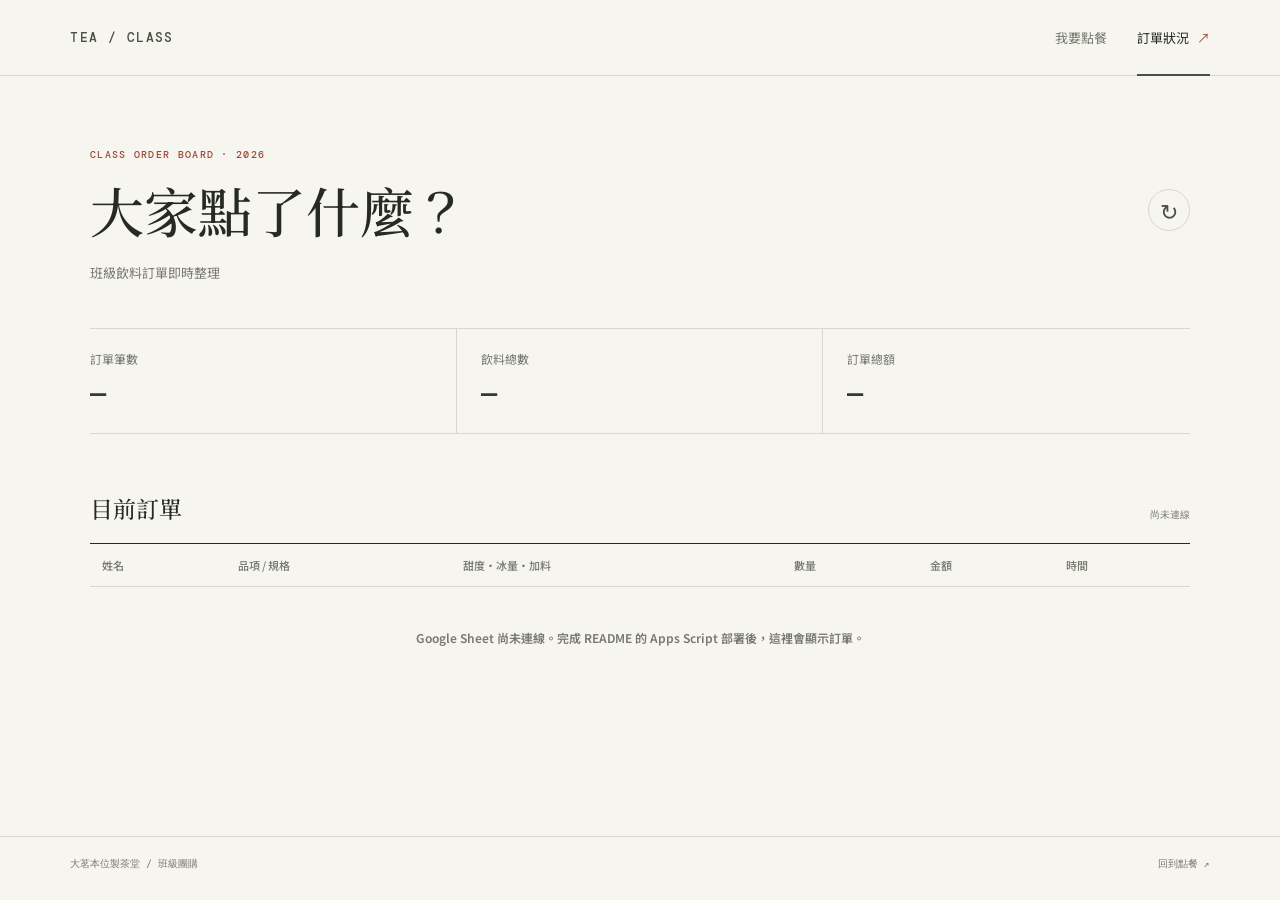
==== status.html @ 9f7cda8b "Build class tea ordering site" ====
<!doctype html>
<html lang="zh-Hant">
  <head>
    <meta charset="utf-8">
    <meta name="viewport" content="width=device-width, initial-scale=1">
    <meta name="theme-color" content="#f6f5ef">
    <title>目前訂單｜大茗本位製茶堂</title>
    <link rel="stylesheet" href="styles.css">
    <script src="status.js" defer></script>
  </head>
  <body>
    <header class="site-header">
      <a class="wordmark" href="index.html" aria-label="班級飲料訂單首頁">TEA / CLASS</a>
      <nav aria-label="主要導覽"><a class="nav-link" href="index.html">我要點餐</a><a class="nav-link is-current" href="status.html">訂單狀況 <span class="nav-arrow" aria-hidden="true">↗</span></a></nav>
    </header>
    <main class="status-page">
      <section class="status-intro">
        <p class="eyebrow">CLASS ORDER BOARD · 2026</p>
        <div class="status-title-row"><h1>大家點了什麼？</h1><button id="refresh-orders" class="refresh-button" type="button" aria-label="重新整理訂單" title="重新整理">↻</button></div>
        <p class="status-subtitle">班級飲料訂單即時整理</p>
      </section>
      <section class="status-summary" aria-label="訂單統計">
        <div><span>訂單筆數</span><strong id="order-count">—</strong></div><div><span>飲料總數</span><strong id="drink-count">—</strong></div><div><span>訂單總額</span><strong id="order-total">—</strong></div>
      </section>
      <section class="orders-section" aria-labelledby="orders-title">
        <div class="list-heading"><h2 id="orders-title">目前訂單</h2><span id="updated-at">等待載入</span></div>
        <div class="table-wrap"><table><thead><tr><th scope="col">姓名</th><th scope="col">品項 / 規格</th><th scope="col">甜度・冰量・加料</th><th scope="col">數量</th><th scope="col">金額</th><th scope="col">時間</th></tr></thead><tbody id="orders-list"><tr><td class="empty-state" colspan="6">正在讀取訂單…</td></tr></tbody></table></div>
        <p id="status-message" class="status-message" role="status" aria-live="polite"></p>
      </section>
    </main>
    <footer class="site-footer"><span>大茗本位製茶堂 / 班級團購</span><span><a href="index.html">回到點餐 ↗</a></span></footer>
  </body>
</html>
---- styles.css ----
@import url('https://fonts.googleapis.com/css2?family=DM+Mono:wght@400;500&family=Noto+Serif+TC:wght@400;500;600;700&family=Noto+Sans+TC:wght@400;500;600;700&display=swap');
:root{color-scheme:light;--paper:#f6f5ef;--ink:#252a22;--muted:#76796e;--olive:#475241;--olive-dark:#323b2d;--line:#d9d8cd;--red:#9e4938;--tea:#c8bda4;--sans:'Noto Sans TC',sans-serif;--serif:'Noto Serif TC',serif;--mono:'DM Mono',monospace;font-family:var(--sans);background:var(--paper);color:var(--ink);font-synthesis:none}
*{box-sizing:border-box}body{margin:0;min-width:320px;background:var(--paper)}a{color:inherit}button,input,select,textarea{font:inherit}.site-header{height:76px;padding:0 5.5vw;display:flex;align-items:center;justify-content:space-between;border-bottom:1px solid var(--line)}.wordmark{font:500 13px var(--mono);letter-spacing:1.4px;text-decoration:none;color:var(--olive)}.site-header nav{display:flex;gap:30px;height:100%;align-items:center}.nav-link{position:relative;display:flex;align-items:center;gap:8px;height:100%;color:var(--muted);text-decoration:none;font-size:13px}.nav-link.is-current{color:var(--ink)}.nav-link.is-current:after{position:absolute;right:0;bottom:-1px;left:0;height:2px;background:var(--olive);content:''}.nav-arrow{color:var(--red)}.order-page{max-width:1320px;margin:0 auto;padding:48px 40px 0}.section-heading{display:flex;justify-content:space-between;align-items:end}.eyebrow{margin:0 0 10px;color:var(--red);font:500 10px var(--mono);letter-spacing:1.3px}h1,h2,p{margin-top:0}.section-heading h1,.section-heading h2,.status-intro h1{margin:0;font-family:var(--serif);font-weight:500}.section-heading h1{font-size:30px}.heading-note,.step-mark{color:var(--muted);font:11px var(--mono)}.menu-figure{margin:26px 0 0;padding:13px;border:1px solid var(--line);background:#fff}.menu-figure img{display:block;width:100%;height:auto;object-fit:contain}.menu-figure figcaption{padding:10px 3px 0;color:var(--muted);font-size:11px}.order-row{display:grid;grid-template-columns:minmax(0,1.4fr) minmax(290px,.8fr);gap:clamp(42px,8vw,112px);align-items:start;margin-top:64px;padding:54px 0 74px;border-top:1px solid var(--line)}.form-heading{margin-bottom:31px}.form-heading h2{font-size:25px}.order-form{min-width:0}.field-label{display:flex;align-items:baseline;gap:10px;margin:21px 0 9px;color:var(--ink);font-size:13px;font-weight:600}.field-label span{color:var(--muted);font-size:11px;font-weight:400}.order-form input,.order-form select,.order-form textarea{width:100%;min-height:46px;padding:11px 13px;border:1px solid var(--line);border-radius:0;outline:none;background:#fbfaf6;color:var(--ink)}.order-form textarea{min-height:68px;resize:vertical}.order-form input:focus,.order-form select:focus,.order-form textarea:focus{border-color:var(--olive);box-shadow:0 0 0 2px #4752411c}.field-pair{display:grid;grid-template-columns:1fr 140px;gap:17px}.choice-fieldset{min-width:0;margin:21px 0 0;padding:0;border:0}.choice-fieldset .field-label{margin-top:0}.choice-row{display:flex;flex-wrap:wrap;gap:8px}.choice-pill{position:relative;cursor:pointer}.choice-pill input,.topping-option input{position:absolute;width:1px;height:1px;opacity:0}.choice-pill span{display:block;padding:8px 12px;border:1px solid var(--line);color:#56594f;background:#fbfaf6;font-size:12px;transition:background .15s ease,color .15s ease,border-color .15s ease}.choice-pill input:checked+span{border-color:var(--olive);background:var(--olive);color:white}.choice-pill input:focus-visible+span,.topping-option input:focus-visible+span{outline:2px solid var(--red);outline-offset:2px}.topping-options{display:grid;grid-template-columns:repeat(2,minmax(0,1fr));gap:8px}.topping-option{position:relative;display:flex;justify-content:space-between;align-items:center;min-height:41px;padding:8px 10px;border:1px solid var(--line);background:#fbfaf6;cursor:pointer;font-size:12px}.topping-option span:last-child{color:var(--muted);font:11px var(--mono)}.topping-option:has(input:checked){border-color:var(--olive);background:#eeefe8}.submit-button{display:flex;justify-content:space-between;align-items:center;width:100%;min-height:52px;margin-top:26px;padding:0 17px;border:0;background:var(--olive-dark);color:#fff;cursor:pointer;font-size:14px}.submit-button:hover{background:#20271e}.submit-button:disabled{opacity:.6;cursor:wait}.submit-button span{color:#d8cbb2;font-size:19px}.form-message,.status-message{min-height:20px;margin:10px 0 0;color:var(--olive);font-size:12px}.form-message.is-error,.status-message.is-error{color:var(--red)}.price-panel{position:sticky;top:25px;min-height:390px;padding:24px;overflow:hidden;background:var(--olive-dark);color:#f7f5ee}.price-topline{display:flex;justify-content:space-between;color:#c2c7b8;font:10px var(--mono);letter-spacing:.8px}.price-panel h2{margin:40px 0 9px;font:500 24px var(--serif)}.summary-drink{min-height:42px;margin:0;color:#c7cbbb;font-size:13px}.summary-line{display:flex;justify-content:space-between;padding:12px 0;border-top:1px solid #ffffff28;color:#c7cbbb;font-size:12px}.price-total{display:flex;justify-content:space-between;align-items:baseline;margin-top:14px;padding-top:17px;border-top:1px solid #ffffff70}.price-total span{color:#d4d6cb;font-size:13px}.price-total strong{color:#fff;font:500 34px var(--mono)}.price-caption{margin:12px 0 0;color:#aeb5a4;font-size:11px}.price-stamp{position:absolute;right:18px;bottom:17px;color:#ffffff18;font:500 16px/1.1 var(--mono);transform:rotate(-8deg)}.site-footer{display:flex;justify-content:space-between;padding:20px 5.5vw;border-top:1px solid var(--line);color:var(--muted);font:10px var(--mono)}.site-footer a{text-decoration:none}
.status-page{max-width:1180px;min-height:calc(100vh - 140px);margin:0 auto;padding:72px 40px 80px}.status-intro h1{font-size:clamp(32px,5vw,54px)}.status-title-row{display:flex;justify-content:space-between;align-items:center}.status-subtitle{margin:15px 0 0;color:var(--muted);font-size:13px}.refresh-button{width:42px;height:42px;border:1px solid var(--line);border-radius:50%;background:transparent;color:var(--olive);cursor:pointer;font-size:22px}.refresh-button:hover{background:#e9e9df}.status-summary{display:grid;grid-template-columns:repeat(3,1fr);margin:46px 0 58px;border-top:1px solid var(--line);border-bottom:1px solid var(--line)}.status-summary>div{display:flex;flex-direction:column;gap:10px;padding:21px 24px;border-right:1px solid var(--line)}.status-summary>div:first-child{padding-left:0}.status-summary>div:last-child{border-right:0}.status-summary span{color:var(--muted);font-size:12px}.status-summary strong{color:var(--olive-dark);font:500 27px var(--mono)}.list-heading{display:flex;justify-content:space-between;align-items:baseline;margin-bottom:18px}.list-heading h2{margin:0;font:500 23px var(--serif)}.list-heading span{color:var(--muted);font:10px var(--mono)}.table-wrap{overflow-x:auto;border-top:1px solid var(--ink)}table{width:100%;border-collapse:collapse;text-align:left}th{padding:13px 12px;color:var(--muted);font-size:11px;font-weight:500;white-space:nowrap}td{padding:16px 12px;border-top:1px solid var(--line);font-size:12px;vertical-align:top}td:first-child{font-weight:600}td:nth-child(2){min-width:180px}td:nth-child(3){min-width:180px;color:var(--muted)}td:nth-child(5){font-family:var(--mono);white-space:nowrap}td:nth-child(6){color:var(--muted);font:10px var(--mono);white-space:nowrap}.empty-state{padding:42px 12px;color:var(--muted);text-align:center}
@media(max-width:720px){.site-header{height:64px;padding:0 20px}.site-header nav{gap:19px}.order-page{padding:34px 20px 0}.section-heading h1{font-size:24px}.heading-note{font-size:9px}.menu-figure{margin-top:18px;padding:7px}.menu-figure figcaption{font-size:10px}.order-row{grid-template-columns:1fr;gap:28px;margin-top:42px;padding:38px 0 46px}.price-panel{position:relative;top:auto;min-height:340px}.field-pair{grid-template-columns:1fr 100px}.status-page{padding:48px 20px 60px}.status-summary{margin:34px 0 42px}.status-summary>div{padding:16px 11px}.status-summary strong{font-size:20px}.status-summary span{font-size:10px}.site-footer{padding:18px 20px;font-size:8px}}
@media(prefers-reduced-motion:reduce){*,*::before,*::after{scroll-behavior:auto!important;transition-duration:.01ms!important}}
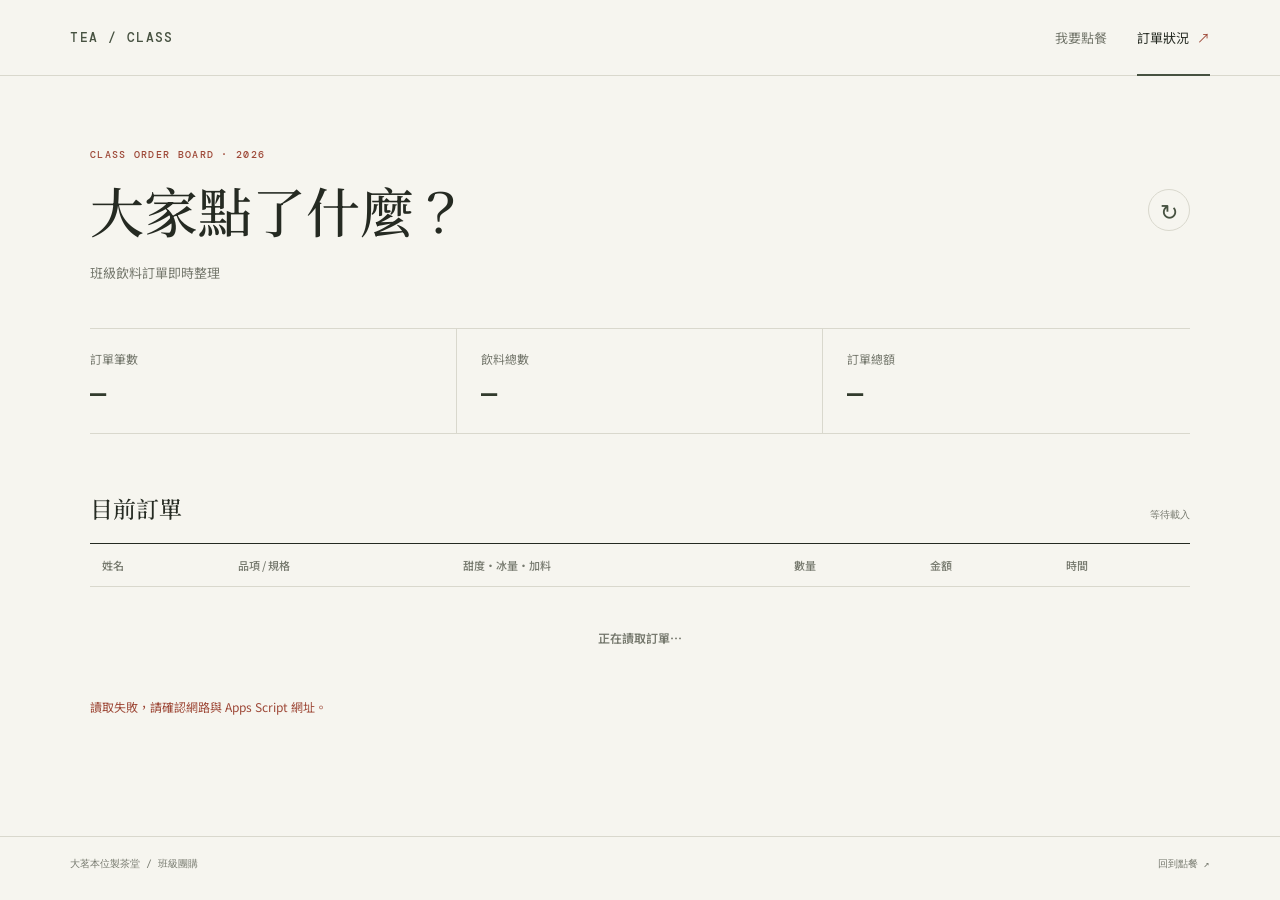
==== commit 9d64b346: "Bust cached ordering scripts" ====
--- a/status.html
+++ b/status.html
@@ -6,7 +6,7 @@
     <meta name="theme-color" content="#f6f5ef">
     <title>目前訂單｜大茗本位製茶堂</title>
     <link rel="stylesheet" href="styles.css">
-    <script src="status.js" defer></script>
+    <script src="status.js?v=2" defer></script>
   </head>
   <body>
     <header class="site-header">
